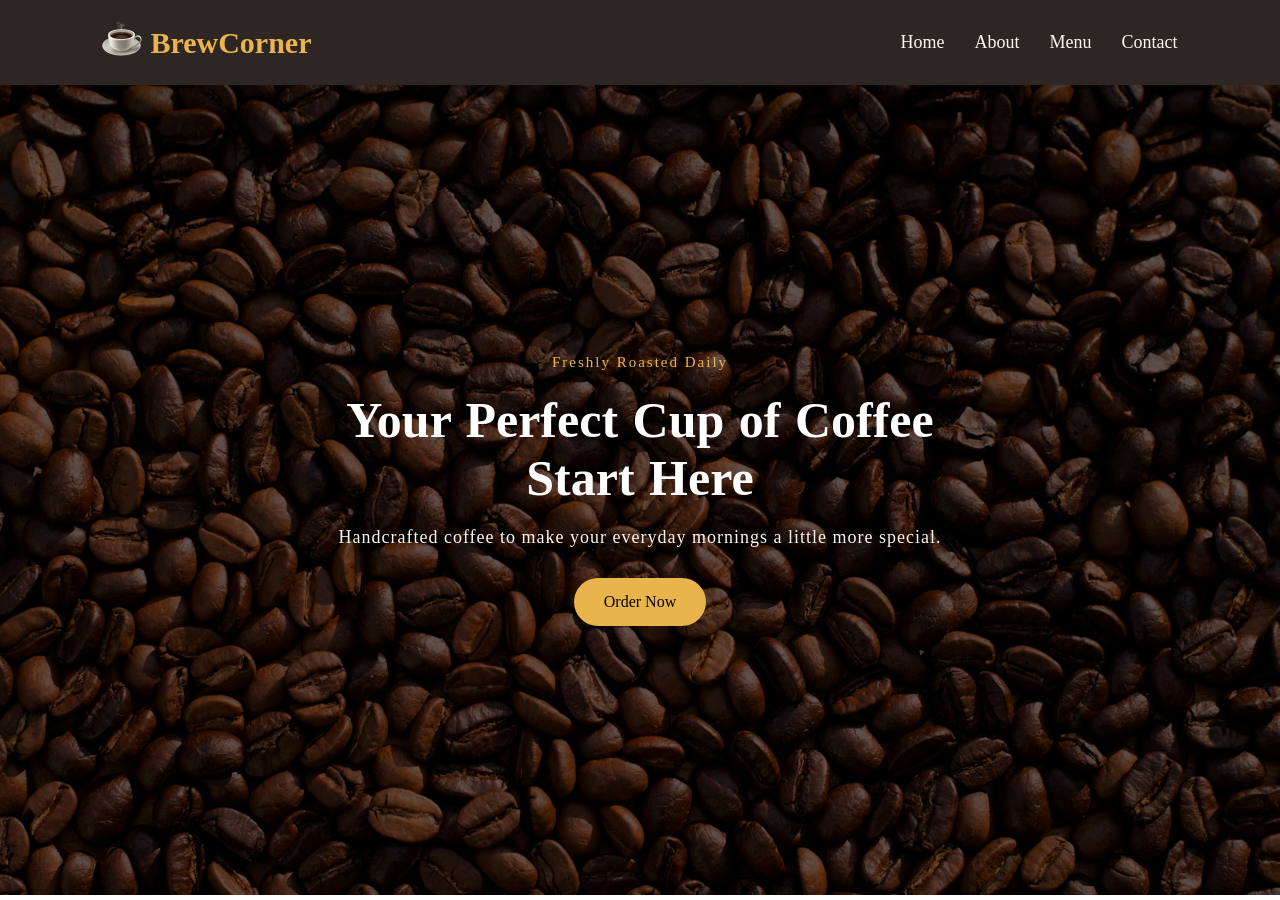
==== BrewCorner-Cafe/index.html @ 45f2ad75 "Brewcorner Cafe Banner and Hero section added" ====
<!DOCTYPE html>
<html lang="en">

<head>
    <meta charset="UTF-8">
    <meta name="viewport" content="width=device-width, initial-scale=1.0">
    <title>Brew Corner Cafe</title>
    <!-- LinkCss -->
    <link rel="stylesheet" href="style.css">
</head>

<body>
    <!-- Navbar Start -->
    <nav class="navbar">
        <!-- Left-Side -->
        <div class="logo">
            <div class="logo-img-container">
                 <img src="./image/cup.png" alt="BrewCorner Logo" class="logo-img">
            </div>
            <h2>BrewCorner</h2>
        </div>
        <!-- Right-Side -->
        <div class="nav-links">
            <ul class="nav-links-ul">
                <li><a href="#">Home</a></li>
                <li><a href="#">About</a></li>
                <li><a href="#">Menu</a></li>
                <li><a href="#">Contact</a></li>
            </ul>
        </div>
    </nav>
    <!-- Navbar end -->

    <!-- Banner Start-->
     <header class="banner">
        <div class="banner-contents">
            <p class="banner-text">Freshly Roasted Daily</p>
            <h2>Your Perfect Cup of Coffee</h2>
            <h2>Start Here</h2>
            <p class="banner-description">Handcrafted coffee to make your everyday mornings a little more
            special.</p>
            <button class="common-btn">Order Now</button>
        </div>
    </header>
    <!-- Banner End-->
</body>

</html>
---- BrewCorner-Cafe/style.css ----
*{
    margin: 0;
    padding: 0;
    font-family: Cambria, Cochin, Georgia, Times, 'Times New Roman', serif;
}

/* Navbar Styles */
.navbar{
    display: flex;
    justify-content: space-between;
    align-items: center;
    background-color: #2E2622;
    padding: 20px 8%;
}
.logo{
    display: flex;
    gap: 8px;
    justify-content: center;
    align-items: center;
    color: #E9B44C;
    font-size: 20px;
}
.nav-links-ul{
    list-style: none;
    display: flex;
    justify-content: space-between;
    align-items: center;
    gap: 30px;
}
.nav-links-ul li a{
    text-decoration: none;
    font-size: 18px;
    color: #FBF6EF;
    font-weight: 500;
}

/* Banner Container */
.banner{
    height: 90vh;
    background-image: linear-gradient(rgba(0,0,0,0.5),rgba(0,0,0,0.5)), url(./image/bg-image.avif);
    background-position: center;
    background-repeat: no-repeat;
    background-size: cover;

    display: flex;
    justify-content: center;
    align-items: center;
}
.banner-contents {
    color: white;
    text-align: center;
}
.banner-text{
    font-size: 15px;
    font-weight: 400;
    margin-bottom: 20px;
    letter-spacing: 2px;
    color: #E9B44C;
}
.banner-contents h2{
    font-size: 50px;
    font-weight: 600;
    word-spacing: 2px;
}
.banner-description {
    color: #FBF6EF;
    font-size: 18px;
    font-weight: 300;
    letter-spacing: 1px;
    margin-top: 20px;
}
.common-btn{
    margin-top: 30px;
    padding:15px 30px;
    border: none;
    background-color: #E9B44C;
    font-size: 16px;
    border-radius: 30px;
    color: black;
}
.common-btn:hover
{
    background-color: #FBF6EF;
    cursor: pointer;
    transition: background-color 0.4s ease;
}

/* Our Story */
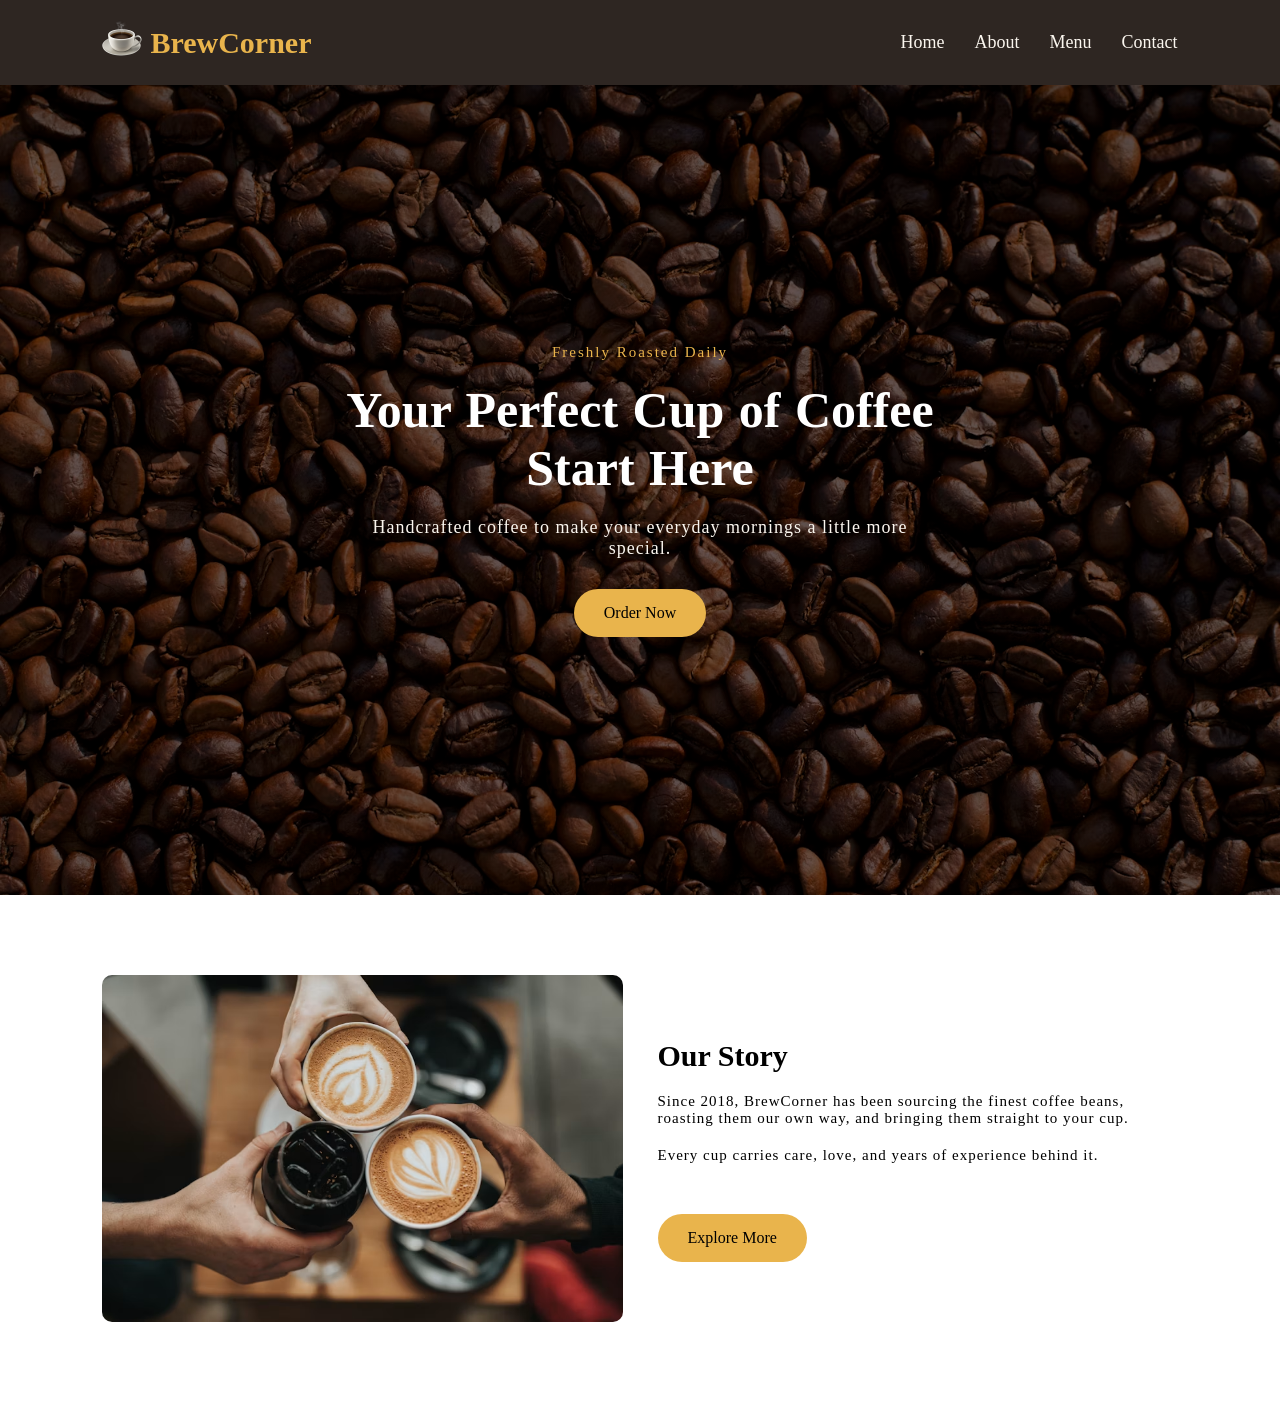
==== commit 771c37a5: "Our story Section added" ====
--- a/BrewCorner-Cafe/index.html
+++ b/BrewCorner-Cafe/index.html
@@ -1,48 +1,75 @@
-<!DOCTYPE html>
+<!doctype html>
 <html lang="en">
-
-<head>
-    <meta charset="UTF-8">
-    <meta name="viewport" content="width=device-width, initial-scale=1.0">
+  <head>
+    <meta charset="UTF-8" />
+    <meta name="viewport" content="width=device-width, initial-scale=1.0" />
     <title>Brew Corner Cafe</title>
     <!-- LinkCss -->
-    <link rel="stylesheet" href="style.css">
-</head>
+    <link rel="stylesheet" href="style.css" />
+  </head>
 
-<body>
+  <body>
     <!-- Navbar Start -->
     <nav class="navbar">
-        <!-- Left-Side -->
-        <div class="logo">
-            <div class="logo-img-container">
-                 <img src="./image/cup.png" alt="BrewCorner Logo" class="logo-img">
-            </div>
-            <h2>BrewCorner</h2>
+      <!-- Left-Side -->
+      <div class="logo">
+        <div class="logo-img-container">
+          <img src="./image/cup.png" alt="BrewCorner Logo" class="logo-img" />
         </div>
-        <!-- Right-Side -->
-        <div class="nav-links">
-            <ul class="nav-links-ul">
-                <li><a href="#">Home</a></li>
-                <li><a href="#">About</a></li>
-                <li><a href="#">Menu</a></li>
-                <li><a href="#">Contact</a></li>
-            </ul>
-        </div>
+        <h2>BrewCorner</h2>
+      </div>
+      <!-- Right-Side -->
+      <div class="nav-links">
+        <ul class="nav-links-ul">
+          <li><a href="#">Home</a></li>
+          <li><a href="#">About</a></li>
+          <li><a href="#">Menu</a></li>
+          <li><a href="#">Contact</a></li>
+        </ul>
+      </div>
     </nav>
     <!-- Navbar end -->
 
     <!-- Banner Start-->
-     <header class="banner">
-        <div class="banner-contents">
-            <p class="banner-text">Freshly Roasted Daily</p>
-            <h2>Your Perfect Cup of Coffee</h2>
-            <h2>Start Here</h2>
-            <p class="banner-description">Handcrafted coffee to make your everyday mornings a little more
-            special.</p>
-            <button class="common-btn">Order Now</button>
-        </div>
+    <header class="banner">
+      <div class="banner-contents">
+        <p class="banner-text">Freshly Roasted Daily</p>
+        <h2>
+          Your Perfect Cup of Coffee <br />
+          Start Here
+        </h2>
+        <p class="banner-description">
+          Handcrafted coffee to make your everyday mornings a little more <br />
+          special.
+        </p>
+        <button class="common-btn">Order Now</button>
+      </div>
     </header>
     <!-- Banner End-->
-</body>
 
-</html>+    <!-- Our Story Start -->
+    <main>
+      <section class="our-story">
+        <div>
+          <img
+            src="./image/our-story.avif"
+            alt="Our Story Image"
+            class="our-story-img"
+          />
+        </div>
+        <div class="our-story-contents">
+          <h2>Our Story</h2>
+          <p>
+            Since 2018, BrewCorner has been sourcing the finest coffee beans,
+            roasting them our own way, and bringing them straight to your cup.
+          </p>
+          <p>
+            Every cup carries care, love, and years of experience behind it.
+          </p>
+          <button class="common-btn">Explore More</button>
+        </div>
+      </section>
+    </main>
+    <!-- Our Story End -->
+  </body>
+</html>
--- a/BrewCorner-Cafe/style.css
+++ b/BrewCorner-Cafe/style.css
@@ -3,6 +3,12 @@
     padding: 0;
     font-family: Cambria, Cochin, Georgia, Times, 'Times New Roman', serif;
 }
+/* common container */
+section{
+    padding: 80px 8%;
+}
+
+
 
 /* Navbar Styles */
 .navbar{
@@ -82,8 +88,31 @@
 {
     background-color: #FBF6EF;
     cursor: pointer;
+    border: 2px solid #E9B44C;
     transition: background-color 0.4s ease;
 }
 
 /* Our Story */
-
+.our-story{
+    display: grid;
+    grid-template-columns: repeat(2, 1fr);
+    gap: 35px;
+    align-items: center;
+}
+.our-story img{
+    width: 100%;
+    height: 100%;
+    object-fit: cover;
+    border-radius: 10px;
+}
+.our-story-contents h2{
+    font-size: 30px;
+    font-weight: 600;
+    margin-bottom: 20px;
+}
+.our-story-contents p{
+    font-size: 15px;
+    font-weight: 300;
+    letter-spacing: 1px;
+    margin-bottom: 20px;
+}
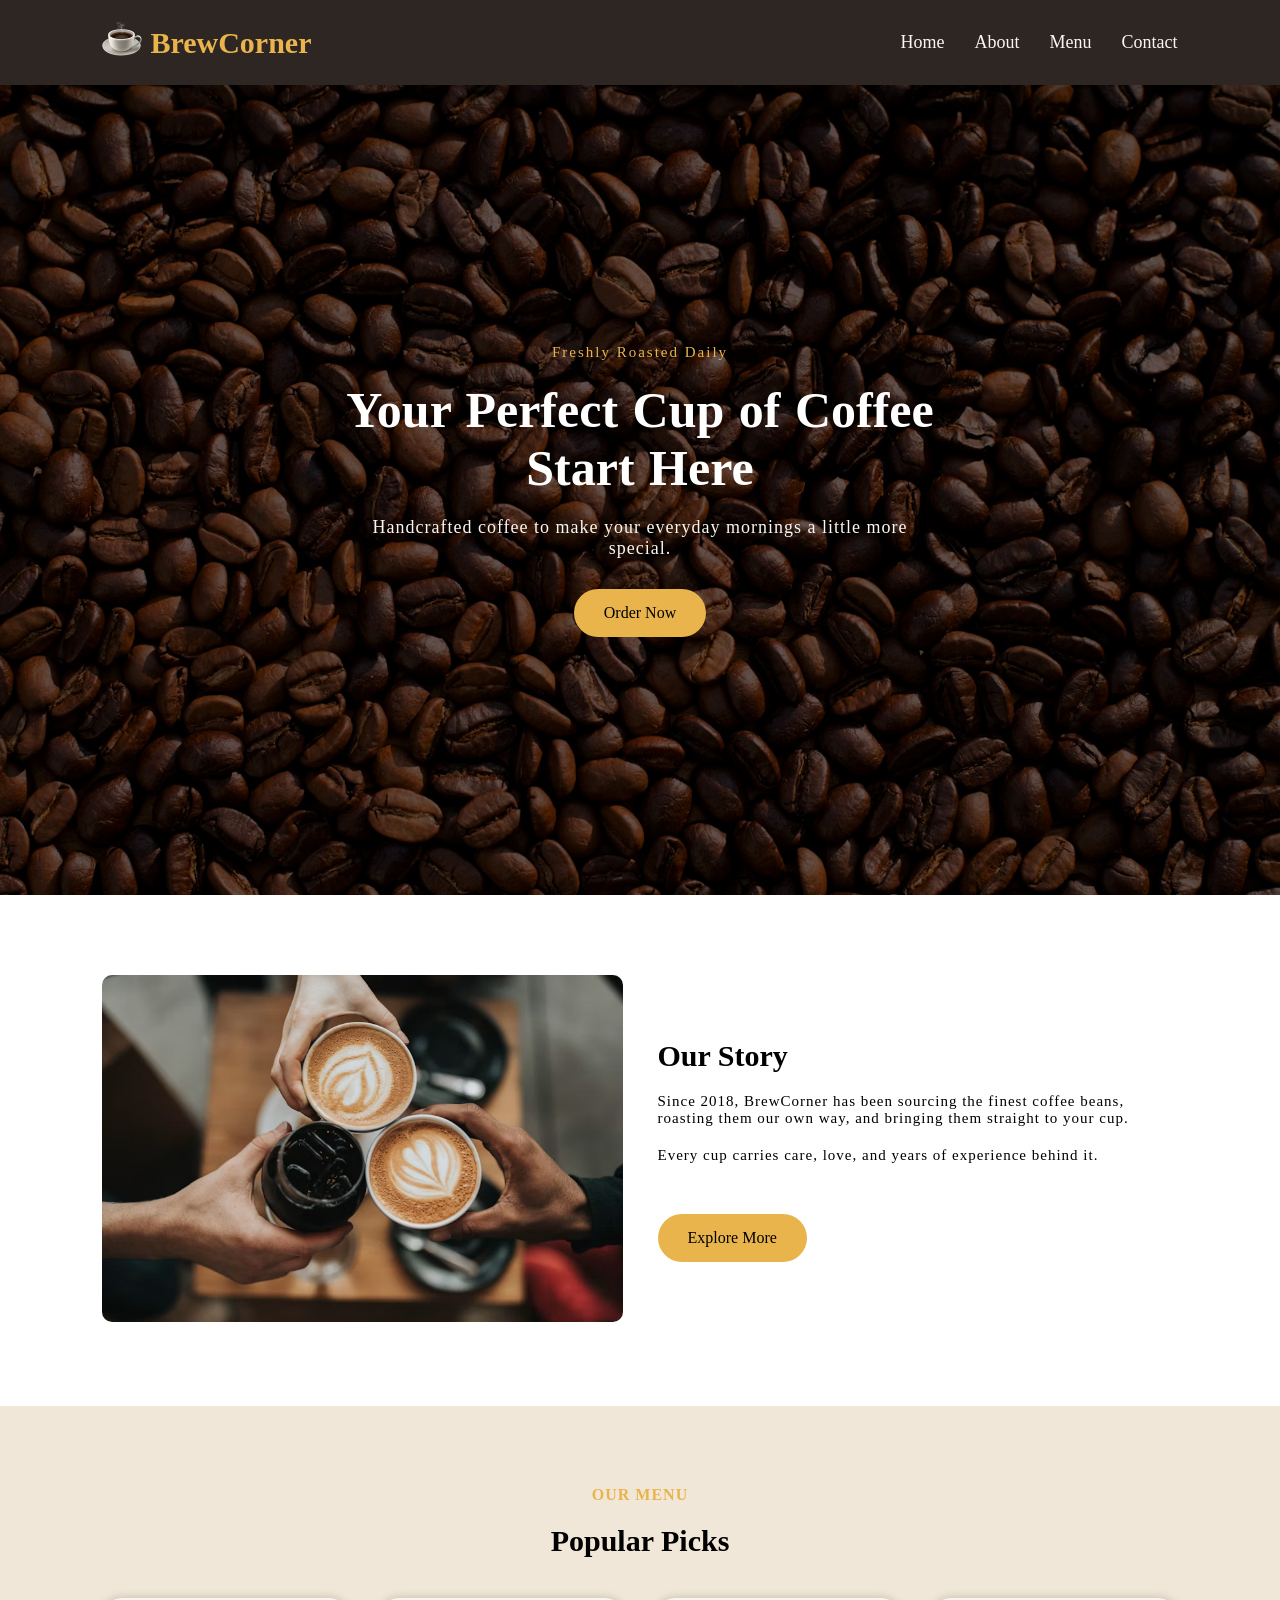
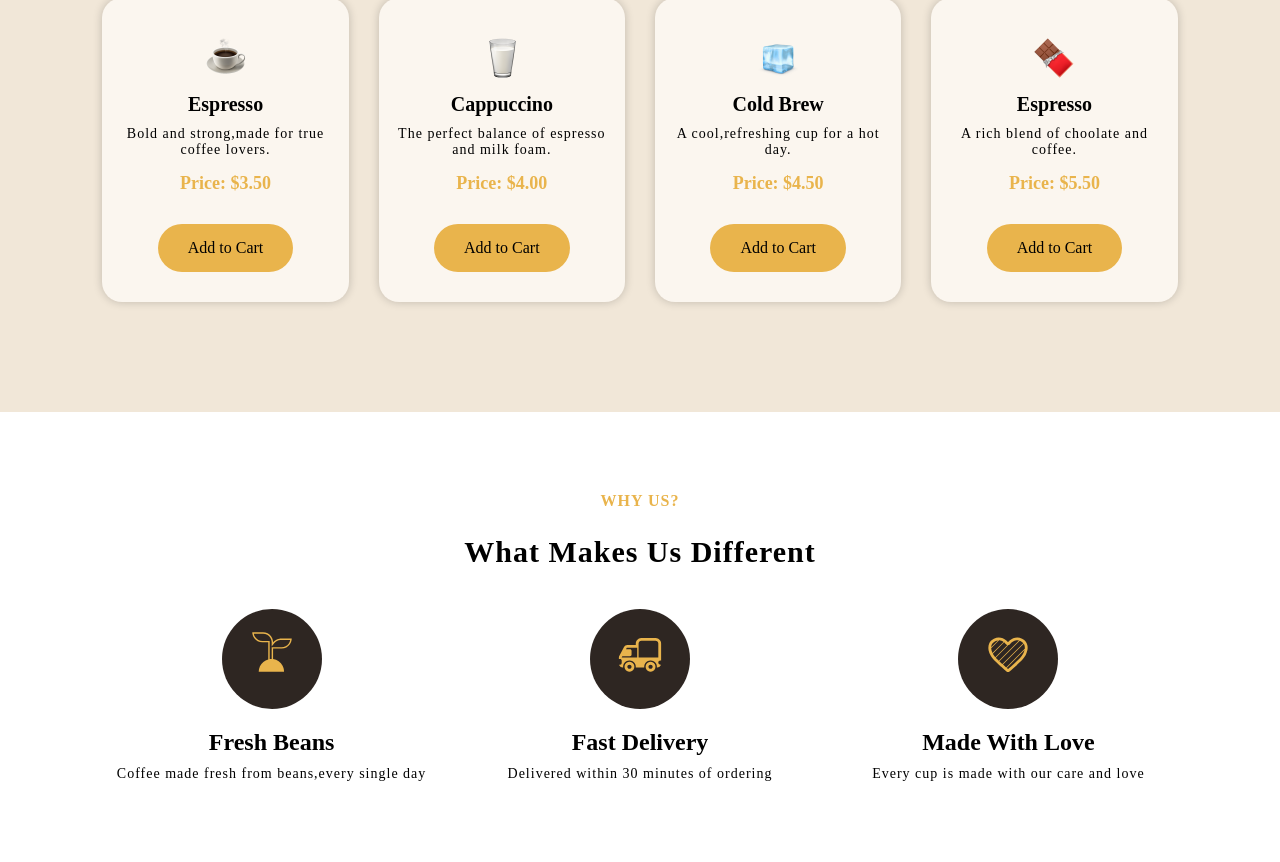
==== commit a9a49eda: "Our story - popular picks added" ====
--- a/BrewCorner-Cafe/index.html
+++ b/BrewCorner-Cafe/index.html
@@ -1,75 +1,148 @@
 <!doctype html>
 <html lang="en">
-  <head>
-    <meta charset="UTF-8" />
-    <meta name="viewport" content="width=device-width, initial-scale=1.0" />
-    <title>Brew Corner Cafe</title>
-    <!-- LinkCss -->
-    <link rel="stylesheet" href="style.css" />
-  </head>
 
-  <body>
-    <!-- Navbar Start -->
-    <nav class="navbar">
-      <!-- Left-Side -->
-      <div class="logo">
-        <div class="logo-img-container">
-          <img src="./image/cup.png" alt="BrewCorner Logo" class="logo-img" />
+<head>
+  <meta charset="UTF-8" />
+  <meta name="viewport" content="width=device-width, initial-scale=1.0" />
+  <title>Brew Corner Cafe</title>
+  <!-- LinkCss -->
+  <link rel="stylesheet" href="style.css" />
+</head>
+
+<body>
+  <!-- Navbar Start -->
+  <nav class="navbar">
+    <!-- Left-Side -->
+    <div class="logo">
+      <div class="logo-img-container">
+        <img src="./image/cup.png" alt="BrewCorner Logo" class="logo-img" />
+      </div>
+      <h2>BrewCorner</h2>
+    </div>
+    <!-- Right-Side -->
+    <div class="nav-links">
+      <ul class="nav-links-ul">
+        <li><a href="#">Home</a></li>
+        <li><a href="#">About</a></li>
+        <li><a href="#">Menu</a></li>
+        <li><a href="#">Contact</a></li>
+      </ul>
+    </div>
+  </nav>
+  <!-- Navbar end -->
+
+  <!-- Banner Start-->
+  <header class="banner">
+    <div class="banner-contents">
+      <p class="banner-text">Freshly Roasted Daily</p>
+      <h2>
+        Your Perfect Cup of Coffee <br />
+        Start Here
+      </h2>
+      <p class="banner-description">
+        Handcrafted coffee to make your everyday mornings a little more <br />
+        special.
+      </p>
+      <button class="common-btn">Order Now</button>
+    </div>
+  </header>
+  <!-- Banner End-->
+
+  <!-- Our Story Start -->
+  <main>
+    <section class="our-story">
+      <div>
+        <img src="./image/our-story.avif" alt="Our Story Image" class="our-story-img" />
+      </div>
+      <div class="our-story-contents">
+        <h2>Our Story</h2>
+        <p>
+          Since 2018, BrewCorner has been sourcing the finest coffee beans,
+          roasting them our own way, and bringing them straight to your cup.
+        </p>
+        <p>
+          Every cup carries care, love, and years of experience behind it.
+        </p>
+        <button class="common-btn">Explore More</button>
+      </div>
+    </section>
+    <!-- Our Story End -->
+
+    <!-- Popular picks start -->
+    <div class="popular-picks">
+      <section class="popular-picks-contents">
+        <div class="popular-picks-header">
+          <p>OUR MENU</p>
+          <h2>Popular Picks</h2>
         </div>
-        <h2>BrewCorner</h2>
+        <div class="popular-picks-boxes">
+          <div class="box">
+            <img src="./image/cup.png" alt="Coffee 1" />
+            <h3>Espresso</h3>
+            <p>
+              Bold and strong,made for true <br> coffee lovers.
+            </p>
+            <h4>Price: $3.50</h4>
+            <button class="common-btn">Add to Cart</button>
+          </div>
+          <div class="box">
+            <img src="./image/glass.png" alt="Coffee 1" />
+            <h3>Cappuccino</h3>
+            <p>
+              The perfect balance of espresso <br> and milk foam.
+            </p>
+            <h4>Price: $4.00</h4>
+            <button class="common-btn">Add to Cart</button>
+          </div>
+          <div class="box">
+            <img src="./image/cube.png" alt="Coffee 2" />
+            <h3>Cold Brew</h3>
+            <p>
+              A cool,refreshing cup for a hot <br> day.
+            </p>
+            <h4>Price: $4.50</h4>
+            <button class="common-btn">Add to Cart</button>
+          </div>
+          <div class="box">
+            <img src="./image/chocolate.png" alt="Coffee 1" />
+            <h3>Espresso</h3>
+            <p>
+              A rich blend of choolate and<br>coffee.
+            </p>
+            <h4>Price: $5.50</h4>
+            <button class="common-btn">Add to Cart</button>
+          </div>
+          <div>
+      </section>
+    </div>
+    <!-- Popular picks End -->
+
+    <!-- Why Choose Us Start -->
+     <Section>
+      <div class="why-choose-us-header">
+        <p>WHY US?</p>
+        <h2>What Makes Us Different</h2>
       </div>
-      <!-- Right-Side -->
-      <div class="nav-links">
-        <ul class="nav-links-ul">
-          <li><a href="#">Home</a></li>
-          <li><a href="#">About</a></li>
-          <li><a href="#">Menu</a></li>
-          <li><a href="#">Contact</a></li>
-        </ul>
+      <div class="why-choose-us-contents">
+        <div class="why-choose-us-box">
+            <img src="./image/Background.svg" alt="img">
+            <h2>Fresh Beans</h2>
+            <p>Coffee made fresh from beans,every single day</p>
+        </div>
+        <div class="why-choose-us-box">
+          <img src="./image/Background (2).svg" alt="">
+          <h2>Fast Delivery</h2>
+          <p>Delivered within 30 minutes of ordering</p>
+        </div>
+        <div class="why-choose-us-box">
+          <img src="./image/Background (1).svg" alt="">
+          <h2>Made With Love</h2>
+          <p>Every cup is made with our care and love</p>
+        </div>
       </div>
-    </nav>
-    <!-- Navbar end -->
+     </Section>
+     <!-- Why Choose Us End -->
+  </main>
+</body>
 
-    <!-- Banner Start-->
-    <header class="banner">
-      <div class="banner-contents">
-        <p class="banner-text">Freshly Roasted Daily</p>
-        <h2>
-          Your Perfect Cup of Coffee <br />
-          Start Here
-        </h2>
-        <p class="banner-description">
-          Handcrafted coffee to make your everyday mornings a little more <br />
-          special.
-        </p>
-        <button class="common-btn">Order Now</button>
-      </div>
-    </header>
-    <!-- Banner End-->
-
-    <!-- Our Story Start -->
-    <main>
-      <section class="our-story">
-        <div>
-          <img
-            src="./image/our-story.avif"
-            alt="Our Story Image"
-            class="our-story-img"
-          />
-        </div>
-        <div class="our-story-contents">
-          <h2>Our Story</h2>
-          <p>
-            Since 2018, BrewCorner has been sourcing the finest coffee beans,
-            roasting them our own way, and bringing them straight to your cup.
-          </p>
-          <p>
-            Every cup carries care, love, and years of experience behind it.
-          </p>
-          <button class="common-btn">Explore More</button>
-        </div>
-      </section>
-    </main>
-    <!-- Our Story End -->
-  </body>
-</html>
+</html>
--- a/BrewCorner-Cafe/style.css
+++ b/BrewCorner-Cafe/style.css
@@ -115,4 +115,112 @@
     font-weight: 300;
     letter-spacing: 1px;
     margin-bottom: 20px;
-}+}
+
+/* Popular Picks */
+.popular-picks{
+    height: 100%;
+    background-color: #F1E7D8;
+}
+.popular-picks-header{
+    text-align: center;
+}
+.popular-picks-header h2{
+    font-size: 30px;
+    font-weight: 600;
+    margin-bottom: 40px;
+}
+.popular-picks-header p{
+    margin-bottom: 20px;
+    color: #E9B44C;
+    font-weight: 600;
+    letter-spacing: 1px;
+}
+.popular-picks-boxes{
+    display: grid;
+    grid-template-columns: repeat(4, 1fr);
+    gap: 30px;
+}
+.popular-picks-boxes .box{
+    background-color: #FBF6EF;
+    text-align: center;
+    border-radius: 20px;
+    padding: 30px 0;
+    box-shadow: 0px 0px 10px 0px rgba(0,0,0,0.2);
+   
+   
+    /* important */
+    display: grid;
+    place-items: center;
+
+    /* transition */
+    transition: all 0.5s ease;
+}
+.box img{
+    margin-top: 10px;
+    margin-bottom: 15px;
+    object-fit: cover;
+}
+.box h3{
+    font-size: 20px;
+    font-weight: 600;
+    margin-bottom: 10px;
+}
+.box p{
+    font-size: 14px;
+    font-weight: 300;
+    letter-spacing: 1px;
+    margin-bottom: 15px;
+}
+.box h4{
+    font-size: 18px;
+    font-weight: 800;
+    color:#E9B44C;
+}
+.box:hover {
+    transform: translateY(-8px);
+    box-shadow: 0 15px 35px rgba(0,0,0,.15);
+}
+
+/* Why Choose Us */
+.why-choose-us-header{
+    text-align: center;
+}
+.why-choose-us-header h2{
+    font-size: 30px;
+    font-weight: 600;
+    margin-top: 25px;
+    letter-spacing: 1px;
+}
+.why-choose-us-header p{
+    margin-bottom: 20px;
+    color: #E9B44C;
+    font-weight: 600;
+    letter-spacing: 1px;
+}
+.why-choose-us-contents{
+    display: grid;
+    grid-template-columns: repeat(3, 1fr);
+    gap: 30px;
+    margin-top: 40px;
+}
+.why-choose-us-box{
+    display: grid;
+    place-items: center;
+}
+.why-choose-us-box img{
+    width: 100px;
+    height: 100px;
+    object-fit: cover;
+    margin-bottom: 20px;
+}
+.why-choose-us-box h2{
+    font-weight: 800;
+    margin-bottom: 10px;
+}
+.why-choose-us-box p{
+    font-size: 14px;
+    font-weight: 300;
+    letter-spacing: 1px;
+    text-align: center;
+}
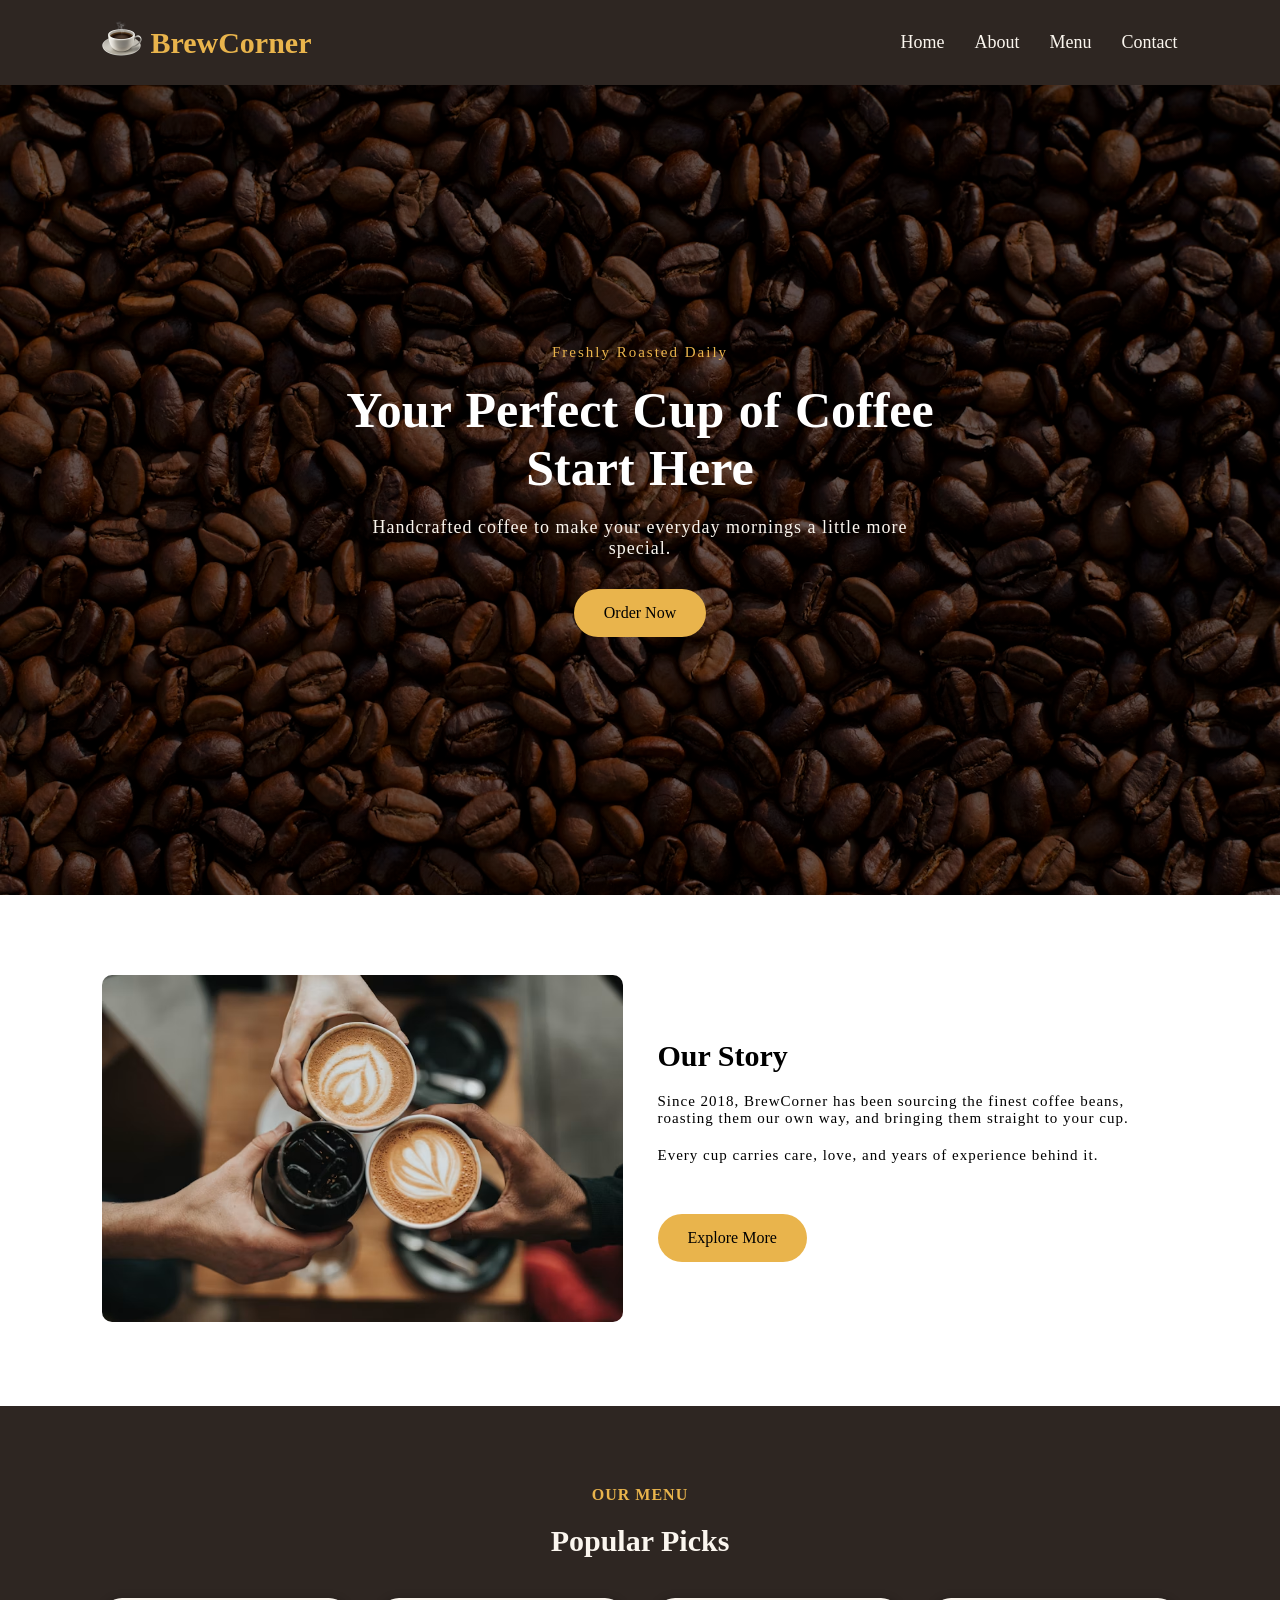
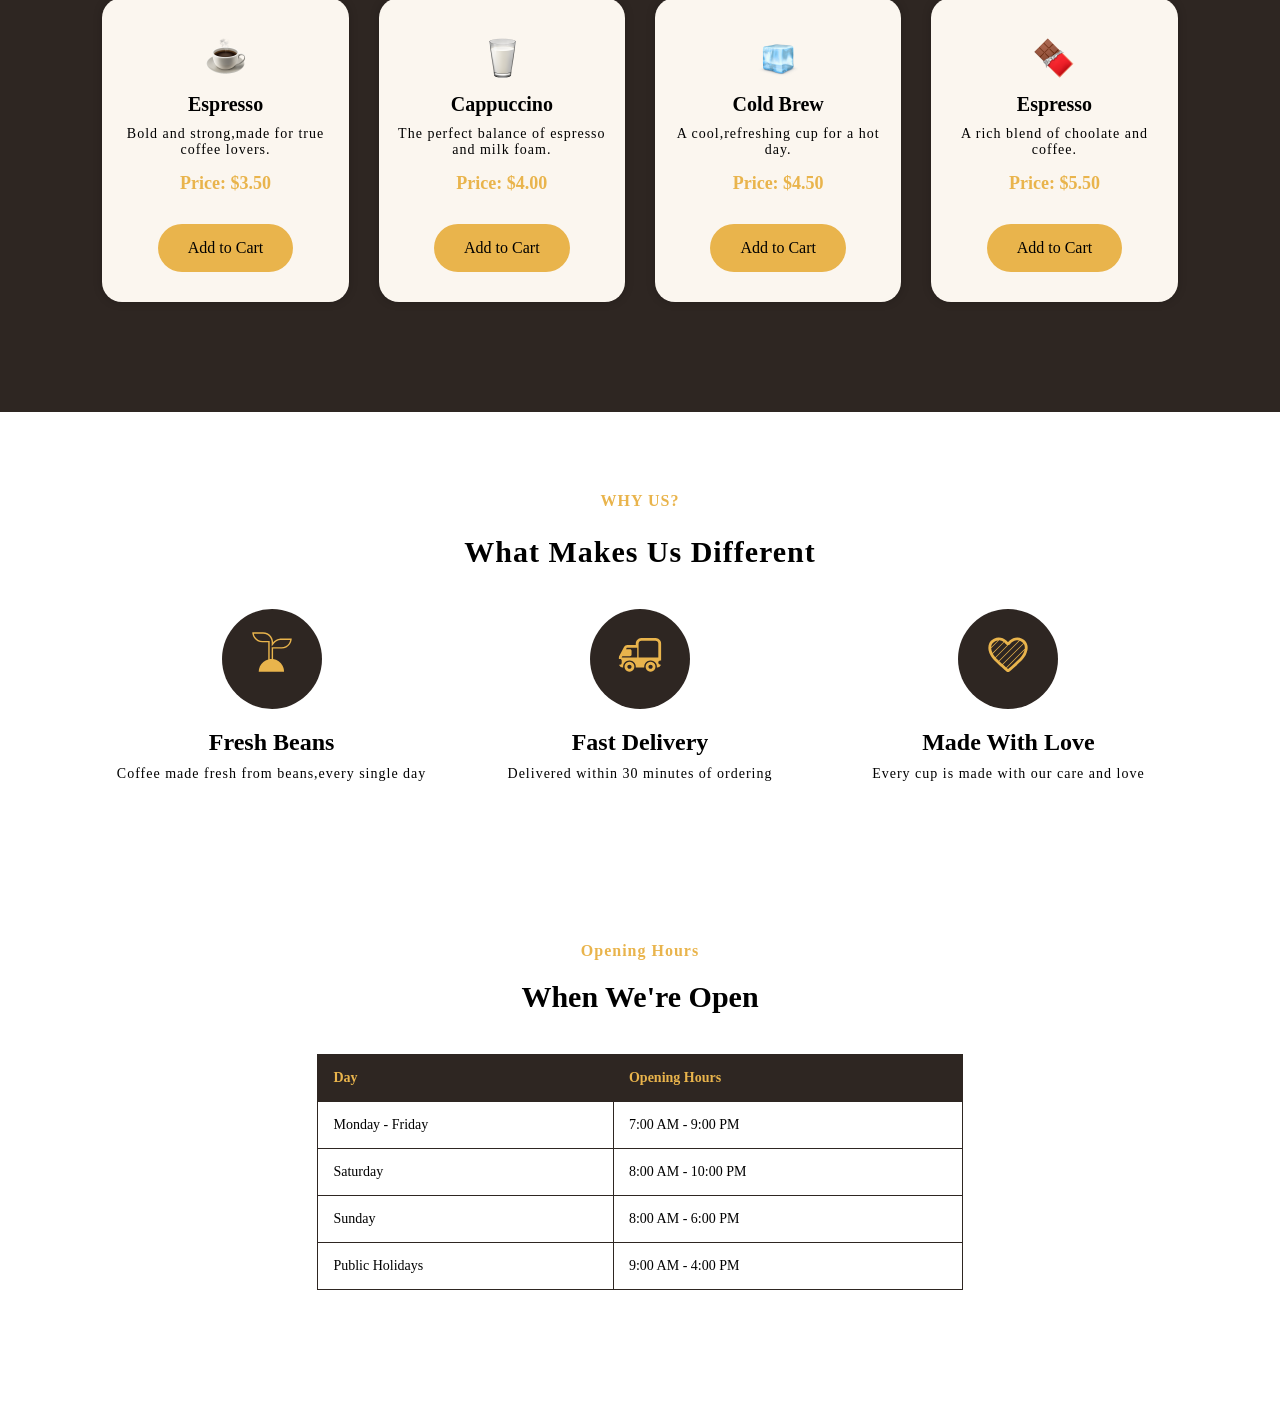
==== commit b9bd89fa: "table added" ====
--- a/BrewCorner-Cafe/index.html
+++ b/BrewCorner-Cafe/index.html
@@ -118,16 +118,16 @@
     <!-- Popular picks End -->
 
     <!-- Why Choose Us Start -->
-     <Section>
+    <Section>
       <div class="why-choose-us-header">
         <p>WHY US?</p>
         <h2>What Makes Us Different</h2>
       </div>
       <div class="why-choose-us-contents">
         <div class="why-choose-us-box">
-            <img src="./image/Background.svg" alt="img">
-            <h2>Fresh Beans</h2>
-            <p>Coffee made fresh from beans,every single day</p>
+          <img src="./image/Background.svg" alt="img">
+          <h2>Fresh Beans</h2>
+          <p>Coffee made fresh from beans,every single day</p>
         </div>
         <div class="why-choose-us-box">
           <img src="./image/Background (2).svg" alt="">
@@ -140,8 +140,47 @@
           <p>Every cup is made with our care and love</p>
         </div>
       </div>
-     </Section>
-     <!-- Why Choose Us End -->
+    </Section>
+    <!-- Why Choose Us End -->
+
+    <!-- Table Section Start -->
+    <section>
+      <div class="table-contents-header">
+        <p>Opening Hours</p>
+        <h2>When We're Open</h2>
+      </div>
+
+      <!-- Table -->
+      <div>
+        <table>
+          <thead>
+            <tr>
+              <th>Day</th>
+              <th>Opening Hours</th>
+            </tr>
+          </thead>
+          <tbody>
+          <tr>
+            <td>Monday - Friday</td>
+            <td>7:00 AM - 9:00 PM</td>
+          </tr>
+          <tr>
+            <td>Saturday</td>
+            <td>8:00 AM - 10:00 PM</td>
+          </tr>
+          <tr>
+            <td>Sunday</td>
+            <td>8:00 AM - 6:00 PM</td>
+          </tr>
+          <tr>
+            <td>Public Holidays</td>
+            <td>9:00 AM - 4:00 PM</td>
+          </tr>
+          </tbody>
+        </table>
+      </div>
+    </section>
+    <!-- Table Section End -->
   </main>
 </body>
 
--- a/BrewCorner-Cafe/style.css
+++ b/BrewCorner-Cafe/style.css
@@ -120,7 +120,7 @@
 /* Popular Picks */
 .popular-picks{
     height: 100%;
-    background-color: #F1E7D8;
+    background-color: #2E2622;
 }
 .popular-picks-header{
     text-align: center;
@@ -129,6 +129,7 @@
     font-size: 30px;
     font-weight: 600;
     margin-bottom: 40px;
+    color: #FBF6EF;
 }
 .popular-picks-header p{
     margin-bottom: 20px;
@@ -224,3 +225,34 @@
     letter-spacing: 1px;
     text-align: center;
 }
+/* Table Section */
+.table-contents-header{
+    text-align: center;
+}
+.table-contents-header h2{
+    font-size: 30px;
+    font-weight: 600;
+}
+.table-contents-header p{
+    margin-bottom: 20px;
+    color: #E9B44C;
+    font-weight: 600;
+    letter-spacing: 1px;
+}
+table{
+    width:60%;
+    border: 1px solid #2E2622;
+    margin: 40px auto;
+    border-collapse: collapse;
+}
+table th{
+    background-color: #2E2622;
+    color: #E9B44C;
+    padding: 10px;
+}
+table th,td{
+    text-align: left;
+    border: 1px solid #2E2622;
+    padding: 15px;
+    font-size: 14px;
+}
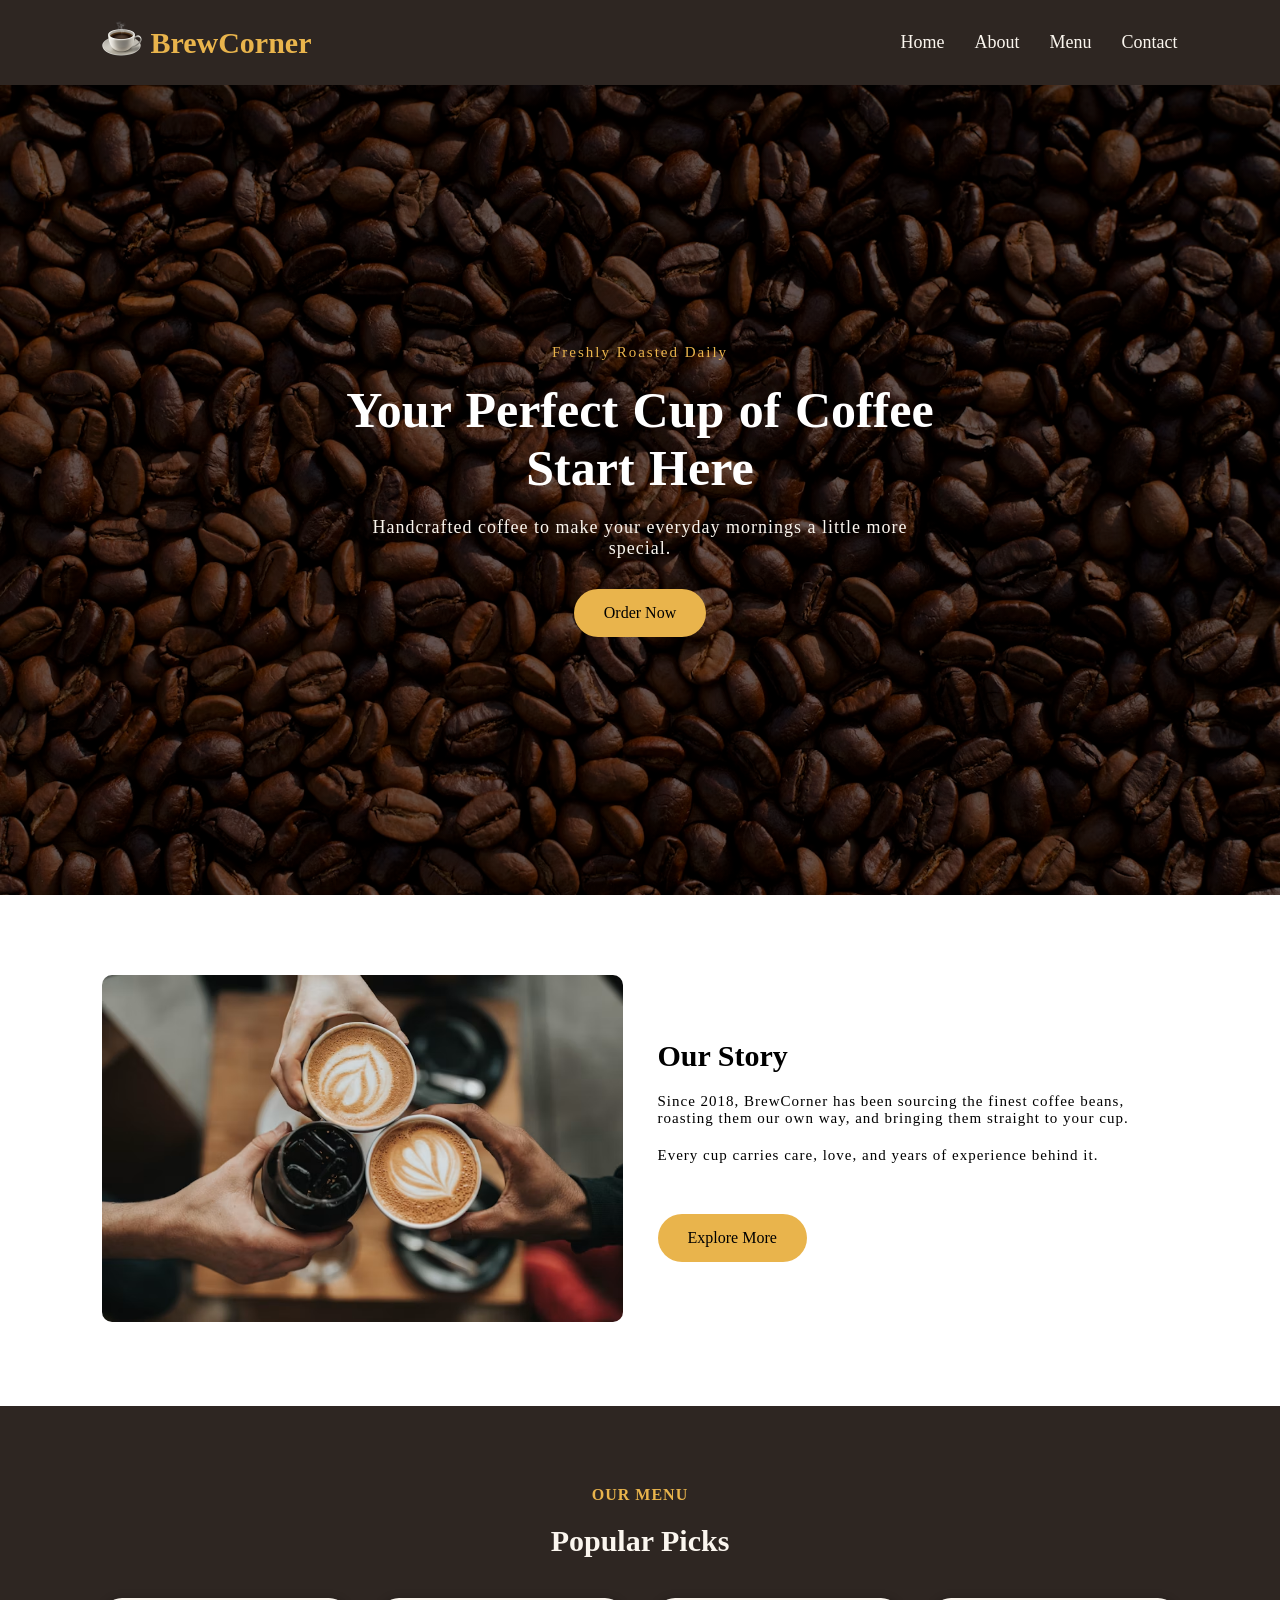
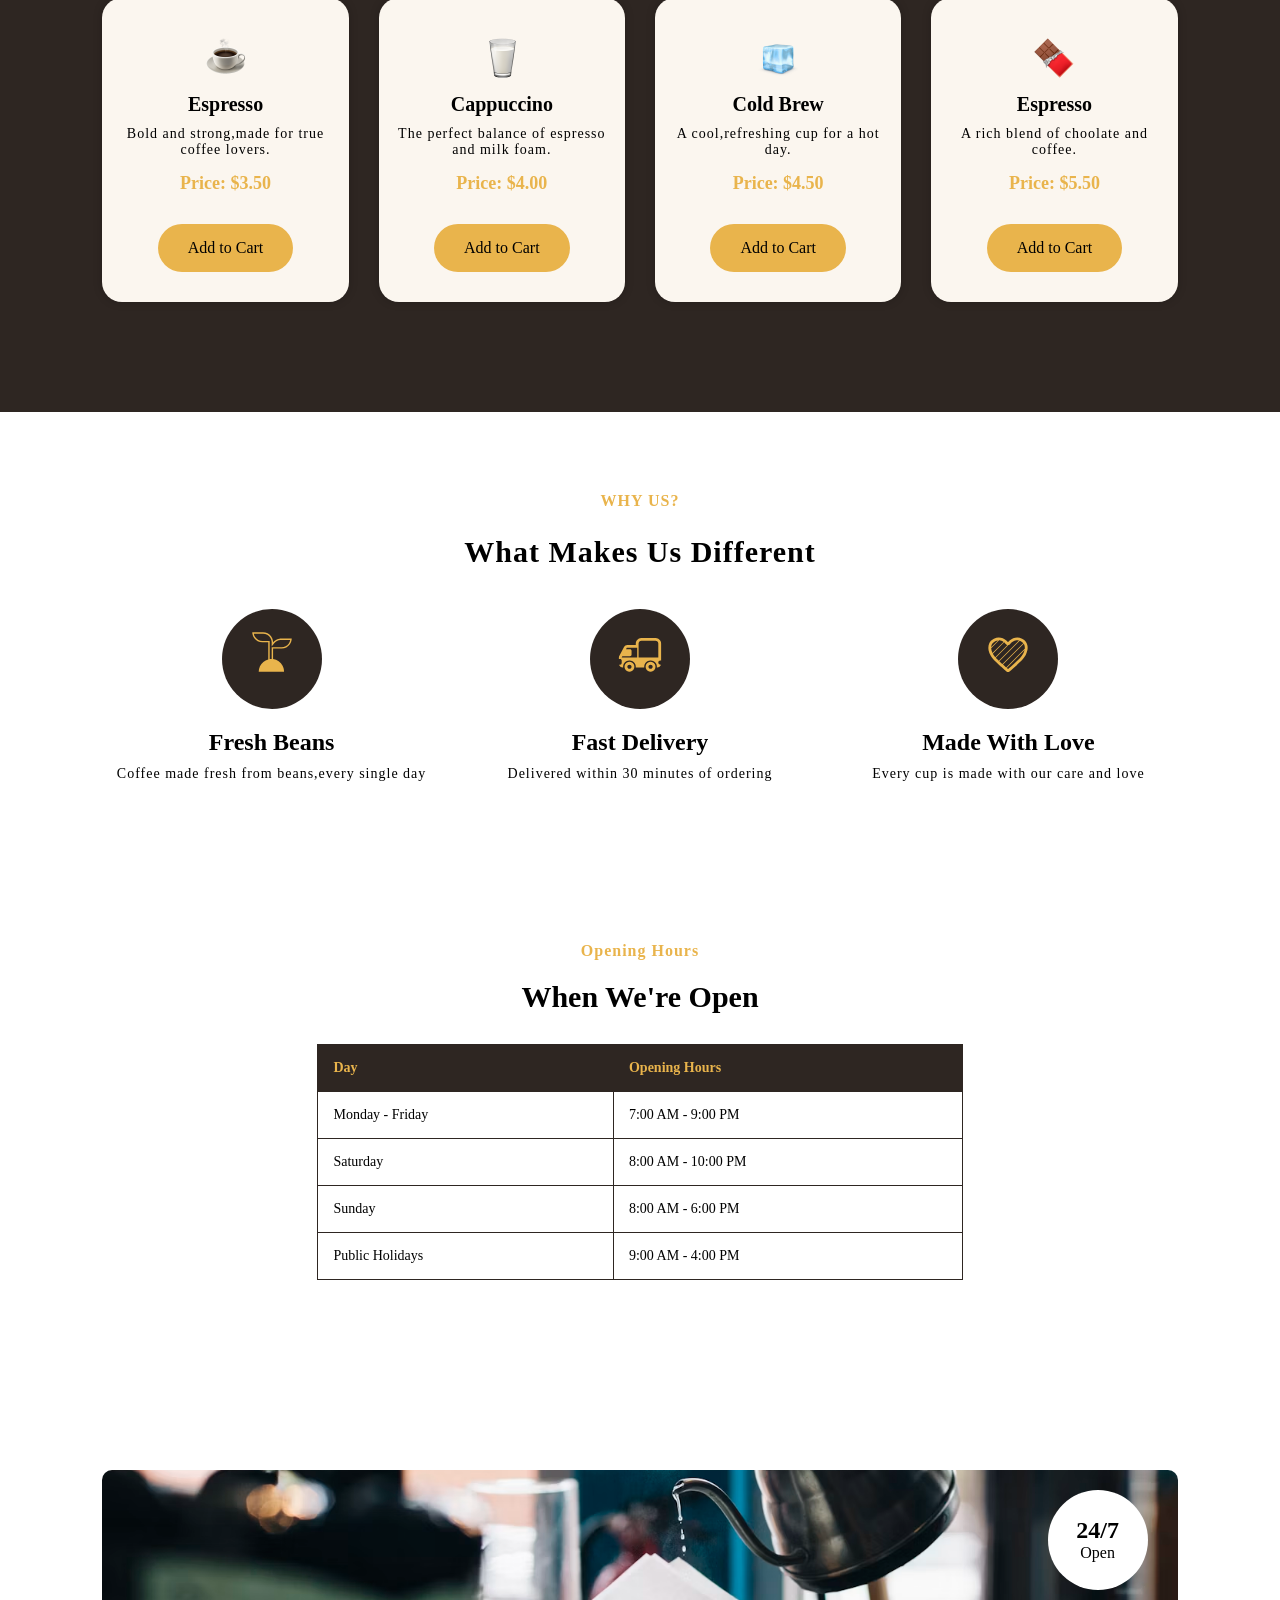
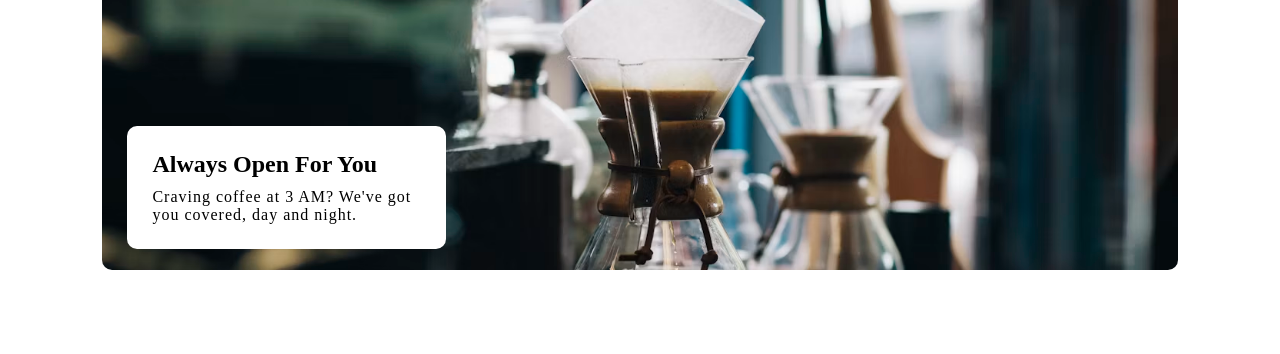
==== commit 5baea3cf: "footer picture added" ====
--- a/BrewCorner-Cafe/index.html
+++ b/BrewCorner-Cafe/index.html
@@ -160,27 +160,46 @@
             </tr>
           </thead>
           <tbody>
-          <tr>
-            <td>Monday - Friday</td>
-            <td>7:00 AM - 9:00 PM</td>
-          </tr>
-          <tr>
-            <td>Saturday</td>
-            <td>8:00 AM - 10:00 PM</td>
-          </tr>
-          <tr>
-            <td>Sunday</td>
-            <td>8:00 AM - 6:00 PM</td>
-          </tr>
-          <tr>
-            <td>Public Holidays</td>
-            <td>9:00 AM - 4:00 PM</td>
-          </tr>
+            <tr>
+              <td>Monday - Friday</td>
+              <td>7:00 AM - 9:00 PM</td>
+            </tr>
+            <tr>
+              <td>Saturday</td>
+              <td>8:00 AM - 10:00 PM</td>
+            </tr>
+            <tr>
+              <td>Sunday</td>
+              <td>8:00 AM - 6:00 PM</td>
+            </tr>
+            <tr>
+              <td>Public Holidays</td>
+              <td>9:00 AM - 4:00 PM</td>
+            </tr>
           </tbody>
         </table>
       </div>
     </section>
     <!-- Table Section End -->
+
+
+    <!-- Footer picture Start -->
+    <Section>
+      <div class="footer-picture">
+        <img src="./image/footer-img.avif" alt="Footer Image" />
+
+        <div class="picture-contents-first">
+          <h2>Always Open For You</h2>
+          <p>Craving coffee at 3 AM? We've got you
+            covered, day and night.</p>
+        </div>
+        <div class="picture-contents-last">
+          <h2>24/7</h2>
+          <p>Open</p>
+        </div>
+      </div>
+    </Section>
+    <!-- Footer picture End -->
   </main>
 </body>
 
--- a/BrewCorner-Cafe/style.css
+++ b/BrewCorner-Cafe/style.css
@@ -242,7 +242,7 @@
 table{
     width:60%;
     border: 1px solid #2E2622;
-    margin: 40px auto;
+    margin: 30px auto;
     border-collapse: collapse;
 }
 table th{
@@ -255,4 +255,50 @@
     border: 1px solid #2E2622;
     padding: 15px;
     font-size: 14px;
+}
+
+/* Footer Picture */
+.footer-picture{
+    position: relative;
+}
+.footer-picture img{
+    width: 100%;
+    max-height: 400px;
+    object-fit: cover;
+    margin-top: 0px;
+    border-radius: 10px;
+}
+.picture-contents-first{
+    width: 25%;
+    padding: 25px;
+    border-radius: 10px;
+    background-color: white;
+    position: absolute;
+    left: 25px;
+    bottom: 25px;
+}
+.picture-contents-first h2{
+    font-weight: 600;
+    margin-bottom: 10px;
+}
+.picture-contents-first p{
+    font-size: 16px;
+    font-weight: 300;
+    letter-spacing: 1px;
+}
+.picture-contents-last{
+    height: 100px;
+    width: 100px;
+    background-color: white;
+    position: absolute;
+    top:20px;
+    right: 30px;
+
+    /* To center items */
+    display: flex;
+    justify-content: center;
+    align-items: center;
+    flex-direction: column;
+    border-radius: 50%;
+
 }
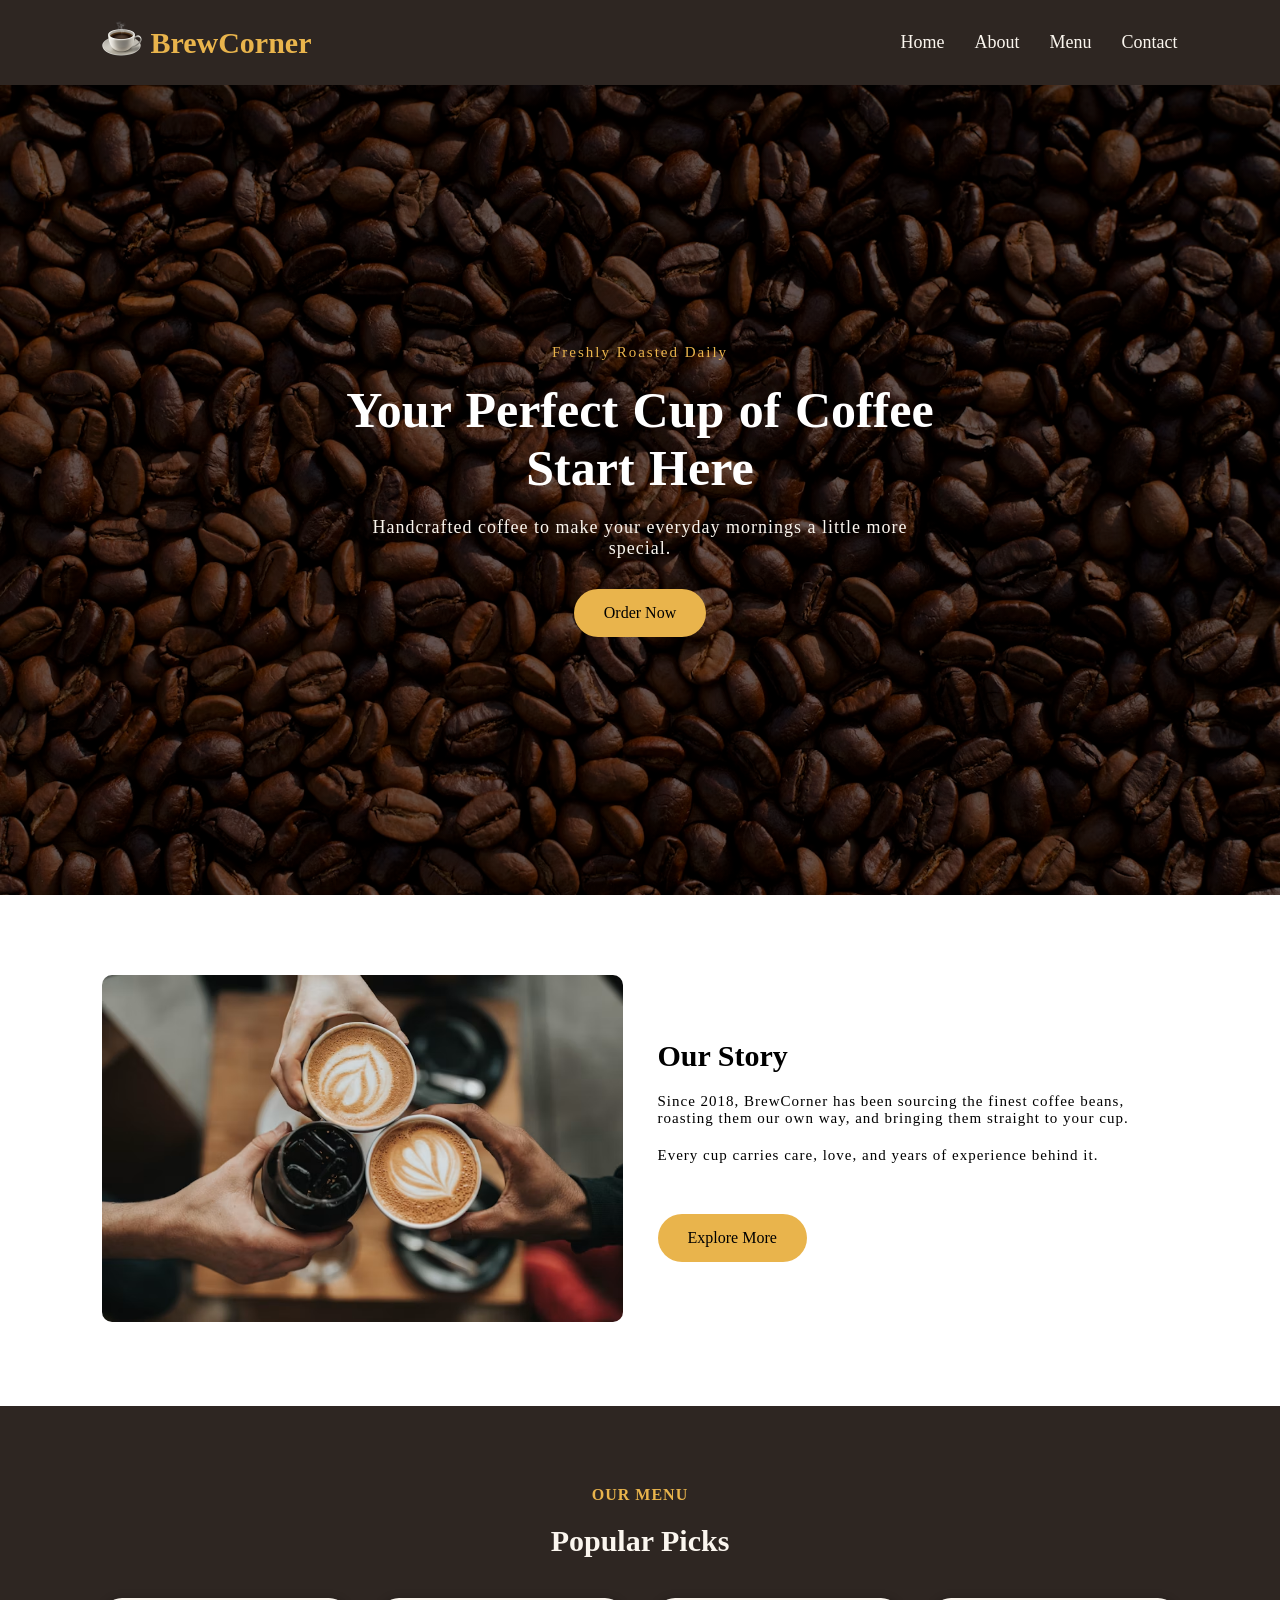
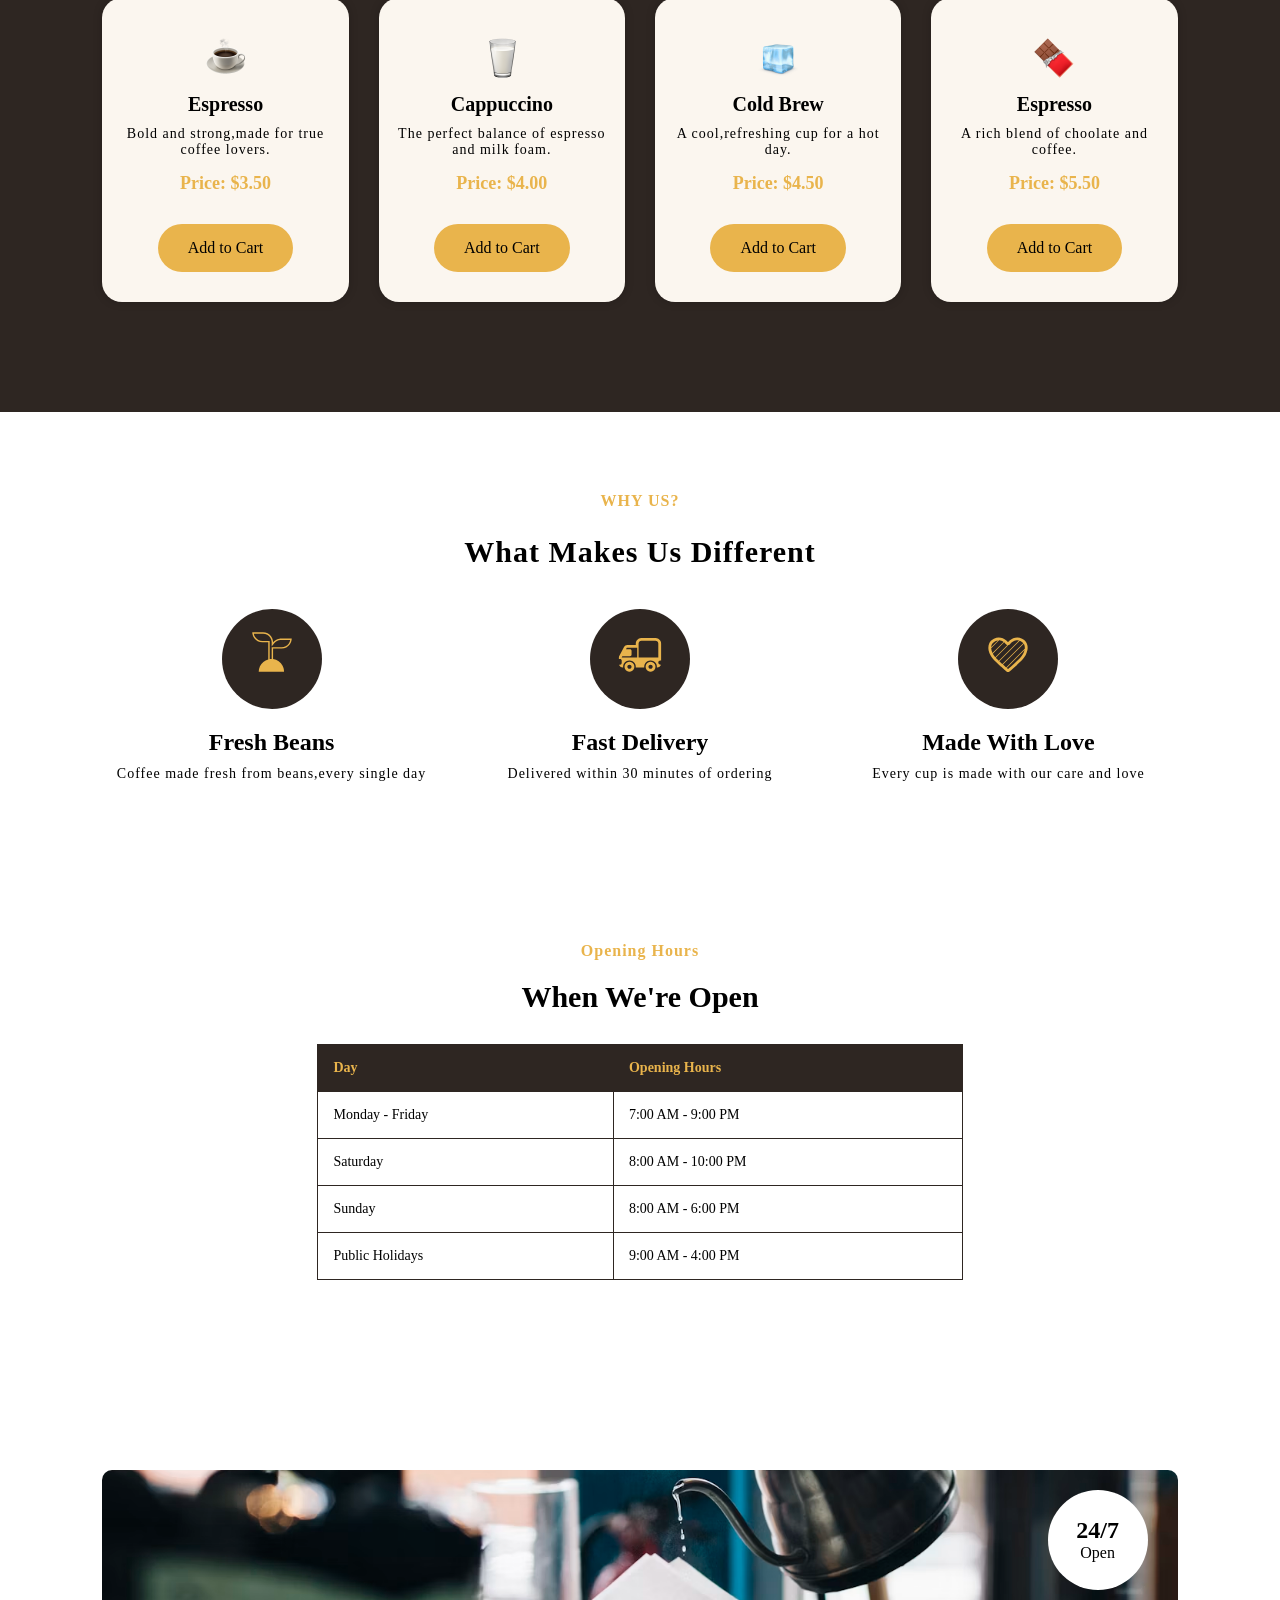
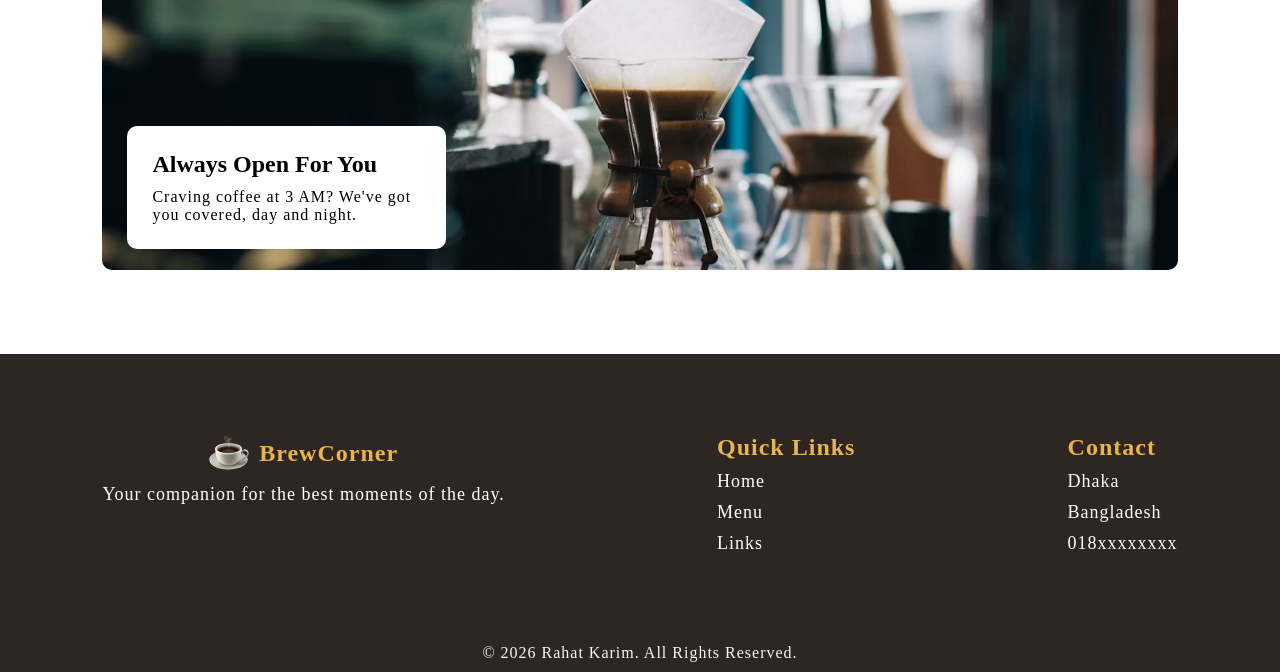
==== commit a0cac8bb: "add footer section" ====
--- a/BrewCorner-Cafe/index.html
+++ b/BrewCorner-Cafe/index.html
@@ -200,7 +200,44 @@
       </div>
     </Section>
     <!-- Footer picture End -->
+
+    <!-- Footer Start -->
+    <footer class="footer-section">
+      <div>
+        <section class="footer-section-contents">
+          <!-- Brew Corner  -->
+          <div class="footer-contents">
+            <div class="footer-logo-heading">
+              <img src="./image/cup.png" alt="cup-img">
+              <h2>BrewCorner</h2>
+            </div>
+            <p>Your companion for the best moments of the day.</p>
+          </div>
+
+          <div class="footer-contents">
+            <h2>Quick Links</h2>
+            <p>Home</p>
+            <p>Menu</p>
+            <p>Links</p>
+          </div>
+
+          <div class="footer-contents">
+            <h2>Contact</h2>
+            <p>Dhaka</p>
+            <p>Bangladesh</p>
+            <p>018xxxxxxxx</p>
+          </div>
+        </section>
+      </div>
+
+      <!-- Copyright and social links -->
+      <div class="icons">
+        <div id="copy-right">
+          <p>&copy; 2026 Rahat Karim. All Rights Reserved.</p>
+        </div>
+      </div>
+    </footer>
+    <!-- Footer End -->
   </main>
 </body>
-
 </html>
--- a/BrewCorner-Cafe/style.css
+++ b/BrewCorner-Cafe/style.css
@@ -1,304 +1,339 @@
-*{
-    margin: 0;
-    padding: 0;
-    font-family: Cambria, Cochin, Georgia, Times, 'Times New Roman', serif;
+* {
+  margin: 0;
+  padding: 0;
+  font-family: Cambria, Cochin, Georgia, Times, "Times New Roman", serif;
 }
 /* common container */
-section{
-    padding: 80px 8%;
-}
-
-
+section {
+  padding: 80px 8%;
+}
 
 /* Navbar Styles */
-.navbar{
-    display: flex;
-    justify-content: space-between;
-    align-items: center;
-    background-color: #2E2622;
-    padding: 20px 8%;
-}
-.logo{
-    display: flex;
-    gap: 8px;
-    justify-content: center;
-    align-items: center;
-    color: #E9B44C;
-    font-size: 20px;
-}
-.nav-links-ul{
-    list-style: none;
-    display: flex;
-    justify-content: space-between;
-    align-items: center;
-    gap: 30px;
-}
-.nav-links-ul li a{
-    text-decoration: none;
-    font-size: 18px;
-    color: #FBF6EF;
-    font-weight: 500;
+.navbar {
+  display: flex;
+  justify-content: space-between;
+  align-items: center;
+  background-color: #2e2622;
+  padding: 20px 8%;
+}
+.logo {
+  display: flex;
+  gap: 8px;
+  justify-content: center;
+  align-items: center;
+  color: #e9b44c;
+  font-size: 20px;
+}
+.nav-links-ul {
+  list-style: none;
+  display: flex;
+  justify-content: space-between;
+  align-items: center;
+  gap: 30px;
+}
+.nav-links-ul li a {
+  text-decoration: none;
+  font-size: 18px;
+  color: #fbf6ef;
+  font-weight: 500;
 }
 
 /* Banner Container */
-.banner{
-    height: 90vh;
-    background-image: linear-gradient(rgba(0,0,0,0.5),rgba(0,0,0,0.5)), url(./image/bg-image.avif);
-    background-position: center;
-    background-repeat: no-repeat;
-    background-size: cover;
-
-    display: flex;
-    justify-content: center;
-    align-items: center;
+.banner {
+  height: 90vh;
+  background-image:
+    linear-gradient(rgba(0, 0, 0, 0.5), rgba(0, 0, 0, 0.5)),
+    url(./image/bg-image.avif);
+  background-position: center;
+  background-repeat: no-repeat;
+  background-size: cover;
+
+  display: flex;
+  justify-content: center;
+  align-items: center;
 }
 .banner-contents {
-    color: white;
-    text-align: center;
-}
-.banner-text{
-    font-size: 15px;
-    font-weight: 400;
-    margin-bottom: 20px;
-    letter-spacing: 2px;
-    color: #E9B44C;
-}
-.banner-contents h2{
-    font-size: 50px;
-    font-weight: 600;
-    word-spacing: 2px;
+  color: white;
+  text-align: center;
+}
+.banner-text {
+  font-size: 15px;
+  font-weight: 400;
+  margin-bottom: 20px;
+  letter-spacing: 2px;
+  color: #e9b44c;
+}
+.banner-contents h2 {
+  font-size: 50px;
+  font-weight: 600;
+  word-spacing: 2px;
 }
 .banner-description {
-    color: #FBF6EF;
-    font-size: 18px;
-    font-weight: 300;
-    letter-spacing: 1px;
-    margin-top: 20px;
-}
-.common-btn{
-    margin-top: 30px;
-    padding:15px 30px;
-    border: none;
-    background-color: #E9B44C;
-    font-size: 16px;
-    border-radius: 30px;
-    color: black;
-}
-.common-btn:hover
+  color: #fbf6ef;
+  font-size: 18px;
+  font-weight: 300;
+  letter-spacing: 1px;
+  margin-top: 20px;
+}
+.common-btn {
+  margin-top: 30px;
+  padding: 15px 30px;
+  border: none;
+  background-color: #e9b44c;
+  font-size: 16px;
+  border-radius: 30px;
+  color: black;
+}
+.common-btn:hover {
+  background-color: #fbf6ef;
+  cursor: pointer;
+  border: 2px solid #e9b44c;
+  transition: background-color 0.4s ease;
+}
+
+/* Our Story */
+.our-story {
+  display: grid;
+  grid-template-columns: repeat(2, 1fr);
+  gap: 35px;
+  align-items: center;
+}
+.our-story img {
+  width: 100%;
+  height: 100%;
+  object-fit: cover;
+  border-radius: 10px;
+}
+.our-story-contents h2 {
+  font-size: 30px;
+  font-weight: 600;
+  margin-bottom: 20px;
+}
+.our-story-contents p {
+  font-size: 15px;
+  font-weight: 300;
+  letter-spacing: 1px;
+  margin-bottom: 20px;
+}
+
+/* Popular Picks */
+.popular-picks {
+  height: 100%;
+  background-color: #2e2622;
+}
+.popular-picks-header {
+  text-align: center;
+}
+.popular-picks-header h2 {
+  font-size: 30px;
+  font-weight: 600;
+  margin-bottom: 40px;
+  color: #fbf6ef;
+}
+.popular-picks-header p {
+  margin-bottom: 20px;
+  color: #e9b44c;
+  font-weight: 600;
+  letter-spacing: 1px;
+}
+.popular-picks-boxes {
+  display: grid;
+  grid-template-columns: repeat(4, 1fr);
+  gap: 30px;
+}
+.popular-picks-boxes .box {
+  background-color: #fbf6ef;
+  text-align: center;
+  border-radius: 20px;
+  padding: 30px 0;
+  box-shadow: 0px 0px 10px 0px rgba(0, 0, 0, 0.2);
+
+  /* important */
+  display: grid;
+  place-items: center;
+
+  /* transition */
+  transition: all 0.5s ease;
+}
+.box img {
+  margin-top: 10px;
+  margin-bottom: 15px;
+  object-fit: cover;
+}
+.box h3 {
+  font-size: 20px;
+  font-weight: 600;
+  margin-bottom: 10px;
+}
+.box p {
+  font-size: 14px;
+  font-weight: 300;
+  letter-spacing: 1px;
+  margin-bottom: 15px;
+}
+.box h4 {
+  font-size: 18px;
+  font-weight: 800;
+  color: #e9b44c;
+}
+.box:hover {
+  transform: translateY(-8px);
+  box-shadow: 0 15px 35px rgba(0, 0, 0, 0.15);
+}
+
+/* Why Choose Us */
+.why-choose-us-header {
+  text-align: center;
+}
+.why-choose-us-header h2 {
+  font-size: 30px;
+  font-weight: 600;
+  margin-top: 25px;
+  letter-spacing: 1px;
+}
+.why-choose-us-header p {
+  margin-bottom: 20px;
+  color: #e9b44c;
+  font-weight: 600;
+  letter-spacing: 1px;
+}
+.why-choose-us-contents {
+  display: grid;
+  grid-template-columns: repeat(3, 1fr);
+  gap: 30px;
+  margin-top: 40px;
+}
+.why-choose-us-box {
+  display: grid;
+  place-items: center;
+}
+.why-choose-us-box img {
+  width: 100px;
+  height: 100px;
+  object-fit: cover;
+  margin-bottom: 20px;
+}
+.why-choose-us-box h2 {
+  font-weight: 800;
+  margin-bottom: 10px;
+}
+.why-choose-us-box p {
+  font-size: 14px;
+  font-weight: 300;
+  letter-spacing: 1px;
+  text-align: center;
+}
+/* Table Section */
+.table-contents-header {
+  text-align: center;
+}
+.table-contents-header h2 {
+  font-size: 30px;
+  font-weight: 600;
+}
+.table-contents-header p {
+  margin-bottom: 20px;
+  color: #e9b44c;
+  font-weight: 600;
+  letter-spacing: 1px;
+}
+table {
+  width: 60%;
+  border: 1px solid #2e2622;
+  margin: 30px auto;
+  border-collapse: collapse;
+}
+table th {
+  background-color: #2e2622;
+  color: #e9b44c;
+  padding: 10px;
+}
+table th,
+td {
+  text-align: left;
+  border: 1px solid #2e2622;
+  padding: 15px;
+  font-size: 14px;
+}
+
+/* Footer Picture */
+.footer-picture {
+  position: relative;
+}
+.footer-picture img {
+  width: 100%;
+  max-height: 400px;
+  object-fit: cover;
+  margin-top: 0px;
+  border-radius: 10px;
+}
+.picture-contents-first {
+  width: 25%;
+  padding: 25px;
+  border-radius: 10px;
+  background-color: white;
+  position: absolute;
+  left: 25px;
+  bottom: 25px;
+}
+.picture-contents-first h2 {
+  font-weight: 600;
+  margin-bottom: 10px;
+}
+.picture-contents-first p {
+  font-size: 16px;
+  font-weight: 300;
+  letter-spacing: 1px;
+}
+.picture-contents-last {
+  height: 100px;
+  width: 100px;
+  background-color: white;
+  position: absolute;
+  top: 20px;
+  right: 30px;
+
+  /* To center items */
+  display: flex;
+  justify-content: center;
+  align-items: center;
+  flex-direction: column;
+  border-radius: 50%;
+}
+
+/* Footer Section */
+.footer-section
 {
-    background-color: #FBF6EF;
-    cursor: pointer;
-    border: 2px solid #E9B44C;
-    transition: background-color 0.4s ease;
-}
-
-/* Our Story */
-.our-story{
-    display: grid;
-    grid-template-columns: repeat(2, 1fr);
-    gap: 35px;
-    align-items: center;
-}
-.our-story img{
-    width: 100%;
-    height: 100%;
-    object-fit: cover;
-    border-radius: 10px;
-}
-.our-story-contents h2{
-    font-size: 30px;
-    font-weight: 600;
-    margin-bottom: 20px;
-}
-.our-story-contents p{
-    font-size: 15px;
-    font-weight: 300;
-    letter-spacing: 1px;
-    margin-bottom: 20px;
-}
-
-/* Popular Picks */
-.popular-picks{
-    height: 100%;
-    background-color: #2E2622;
-}
-.popular-picks-header{
-    text-align: center;
-}
-.popular-picks-header h2{
-    font-size: 30px;
-    font-weight: 600;
-    margin-bottom: 40px;
-    color: #FBF6EF;
-}
-.popular-picks-header p{
-    margin-bottom: 20px;
-    color: #E9B44C;
-    font-weight: 600;
-    letter-spacing: 1px;
-}
-.popular-picks-boxes{
-    display: grid;
-    grid-template-columns: repeat(4, 1fr);
-    gap: 30px;
-}
-.popular-picks-boxes .box{
-    background-color: #FBF6EF;
-    text-align: center;
-    border-radius: 20px;
-    padding: 30px 0;
-    box-shadow: 0px 0px 10px 0px rgba(0,0,0,0.2);
-   
-   
-    /* important */
-    display: grid;
-    place-items: center;
-
-    /* transition */
-    transition: all 0.5s ease;
-}
-.box img{
-    margin-top: 10px;
-    margin-bottom: 15px;
-    object-fit: cover;
-}
-.box h3{
-    font-size: 20px;
-    font-weight: 600;
-    margin-bottom: 10px;
-}
-.box p{
-    font-size: 14px;
-    font-weight: 300;
-    letter-spacing: 1px;
-    margin-bottom: 15px;
-}
-.box h4{
-    font-size: 18px;
-    font-weight: 800;
-    color:#E9B44C;
-}
-.box:hover {
-    transform: translateY(-8px);
-    box-shadow: 0 15px 35px rgba(0,0,0,.15);
-}
-
-/* Why Choose Us */
-.why-choose-us-header{
-    text-align: center;
-}
-.why-choose-us-header h2{
-    font-size: 30px;
-    font-weight: 600;
-    margin-top: 25px;
-    letter-spacing: 1px;
-}
-.why-choose-us-header p{
-    margin-bottom: 20px;
-    color: #E9B44C;
-    font-weight: 600;
-    letter-spacing: 1px;
-}
-.why-choose-us-contents{
-    display: grid;
-    grid-template-columns: repeat(3, 1fr);
-    gap: 30px;
-    margin-top: 40px;
-}
-.why-choose-us-box{
-    display: grid;
-    place-items: center;
-}
-.why-choose-us-box img{
-    width: 100px;
-    height: 100px;
-    object-fit: cover;
-    margin-bottom: 20px;
-}
-.why-choose-us-box h2{
-    font-weight: 800;
-    margin-bottom: 10px;
-}
-.why-choose-us-box p{
-    font-size: 14px;
-    font-weight: 300;
-    letter-spacing: 1px;
-    text-align: center;
-}
-/* Table Section */
-.table-contents-header{
-    text-align: center;
-}
-.table-contents-header h2{
-    font-size: 30px;
-    font-weight: 600;
-}
-.table-contents-header p{
-    margin-bottom: 20px;
-    color: #E9B44C;
-    font-weight: 600;
-    letter-spacing: 1px;
-}
-table{
-    width:60%;
-    border: 1px solid #2E2622;
-    margin: 30px auto;
-    border-collapse: collapse;
-}
-table th{
-    background-color: #2E2622;
-    color: #E9B44C;
-    padding: 10px;
-}
-table th,td{
-    text-align: left;
-    border: 1px solid #2E2622;
-    padding: 15px;
-    font-size: 14px;
-}
-
-/* Footer Picture */
-.footer-picture{
-    position: relative;
-}
-.footer-picture img{
-    width: 100%;
-    max-height: 400px;
-    object-fit: cover;
-    margin-top: 0px;
-    border-radius: 10px;
-}
-.picture-contents-first{
-    width: 25%;
-    padding: 25px;
-    border-radius: 10px;
-    background-color: white;
-    position: absolute;
-    left: 25px;
-    bottom: 25px;
-}
-.picture-contents-first h2{
-    font-weight: 600;
-    margin-bottom: 10px;
-}
-.picture-contents-first p{
-    font-size: 16px;
-    font-weight: 300;
-    letter-spacing: 1px;
-}
-.picture-contents-last{
-    height: 100px;
-    width: 100px;
-    background-color: white;
-    position: absolute;
-    top:20px;
-    right: 30px;
-
-    /* To center items */
-    display: flex;
-    justify-content: center;
-    align-items: center;
-    flex-direction: column;
-    border-radius: 50%;
-
+  background-color: #2e2622;
+  
+}
+.footer-logo-heading{
+  display: flex;
+  justify-content: center;
+  align-items: center;
+  gap:10px;
+}
+
+.footer-section-contents{
+  display: flex;
+  justify-content: space-between;
+}
+.footer-contents h2{
+  color:#e9b44c;
+  letter-spacing: 1px;
+}
+.footer-contents p{
+  letter-spacing: 1px;
+}
+.footer-contents p{
+  margin-top: 10px;
+  color: white;
+  font-size: 18px;
+  text-align: justify;
+}
+#copy-right{
+  color: #fbf6ef;
+  text-align: center;
+  padding: 10px;
+  letter-spacing: 1px;
 }
